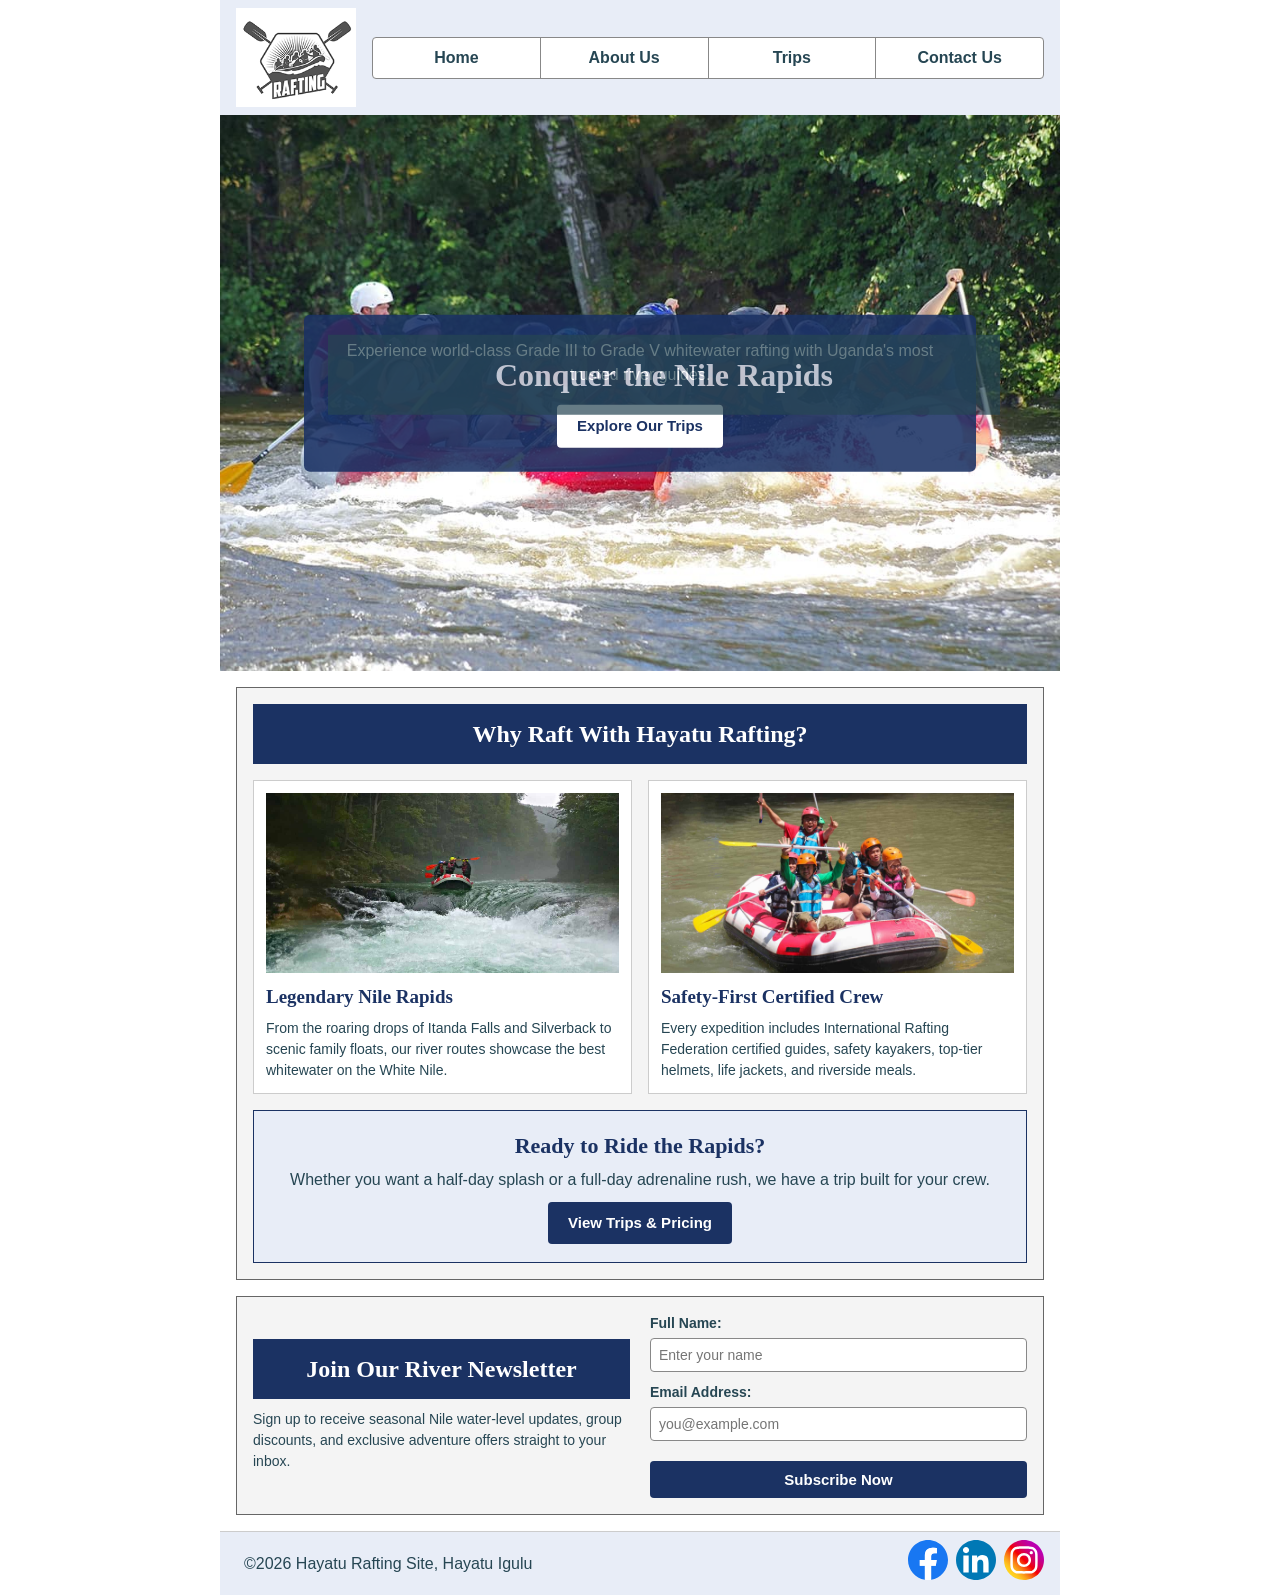
==== wwr/index.html @ 21dc6965 "changes made on about us title" ====
<!DOCTYPE html>
<html lang="en">

<head>
    <meta charset="UTF-8">
    <meta name="viewport" content="width=device-width, initial-scale=1.0">
    <meta name="description" content="Welcome to Hayatu Rafting! Experience thrilling whitewater rafting adventures on the Nile River in Jinja. Explore our trips and join our newsletter.">
    <meta name="author" content="Hayatu Igulu">
    <title>Home | Hayatu Rafting Site</title>
    <link rel="stylesheet" href="./styles/rafting.css">
</head>

<body>
    <header>
        <img src="images/z-raftingbw.png" alt="Hayatu Rafting logo">
        <nav>
            <ul>
                <li><a href="index.html">Home</a></li>
                <li><a href="about.html">About Us</a></li>
                <li><a href="trips.html">Trips</a></li>
                <li><a href="contact.html">Contact Us</a></li>
            </ul>
        </nav>
    </header>

    <main>
        <!-- Full-Width Hero with Position Absolute Heading & CTA -->
        <div class="hero">
            <img src="images/rafting27_1024.jpg" alt="Rafters paddling through whitewater rapids on the Nile">
            <div class="home-hero-overlay">
                <h1>Conquer the Nile Rapids</h1>
                <p>Experience world-class Grade III to Grade V whitewater rafting with Uganda's most trusted river guides.</p>
                <a href="trips.html" class="cta-btn">Explore Our Trips</a>
            </div>
        </div>

        <!-- Multi-Column CSS Grid: Purpose & Offerings -->
        <section class="home-grid">
            <h2 class="full-span">Why Raft With Hayatu Rafting?</h2>

            <article class="purpose-card">
                <img src="images/mushroom-100kb.jpg" alt="Raft navigating Bujagali Falls rapids">
                <h3>Legendary Nile Rapids</h3>
                <p>From the roaring drops of Itanda Falls and Silverback to scenic family floats, our river routes showcase the best whitewater on the White Nile.</p>
            </article>

            <article class="purpose-card">
                <img src="images/4unsplash-100kb.jpg" alt="Experienced rafting guides leading a crew through whitewater">
                <h3>Safety-First Certified Crew</h3>
                <p>Every expedition includes International Rafting Federation certified guides, safety kayakers, top-tier helmets, life jackets, and riverside meals.</p>
            </article>

            <div class="cta-box full-span">
                <h3>Ready to Ride the Rapids?</h3>
                <p>Whether you want a half-day splash or a full-day adrenaline rush, we have a trip built for your crew.</p>
                <a href="trips.html" class="cta-btn">View Trips &amp; Pricing</a>
            </div>
        </section>

        <!-- Newsletter Sign-Up Section (2-Column Grid) -->
        <section class="newsletter">
            <div class="newsletter-info">
                <h2>Join Our River Newsletter</h2>
                <p>Sign up to receive seasonal Nile water-level updates, group discounts, and exclusive adventure offers straight to your inbox.</p>
            </div>
            <form class="newsletter-form" action="#" method="post">
                <div class="nl-row">
                    <label for="nl-name">Full Name:</label>
                    <input type="text" id="nl-name" name="nl-name" placeholder="Enter your name" required>
                </div>
                <div class="nl-row">
                    <label for="nl-email">Email Address:</label>
                    <input type="email" id="nl-email" name="nl-email" placeholder="you@example.com" required>
                </div>
                <button type="submit" class="cta-btn">Subscribe Now</button>
            </form>
        </section>
    </main>

    <footer>
        <p>&copy;2026 Hayatu Rafting Site, Hayatu Igulu</p>
        <nav class="socialmedia">
            <a href="https://facebook.com">
                <img src="images/facebook.svg" alt="Facebook Icon">
            </a>
            <a href="https://linkedin.com">
                <img src="images/linkedin.svg" alt="LinkedIn Icon">
            </a>
            <a href="https://instagram.com">
                <img src="images/instagram.svg" alt="Instagram Icon">
            </a>
        </nav>
    </footer>
</body>

</html>
---- wwr/styles/rafting.css ----
:root {
    --primary-color: #1b3263;
    --accent1-color: #264653;
    --accent2-color: #ffffff;
    --heading-font: "Times New Roman", "Georgia", serif;
    --body-font: Arial, Helvetica, sans-serif;
}

* {
    margin: 0;
    padding: 0;
    box-sizing: border-box;
}

body {
    font-family: var(--body-font);
    color: var(--accent1-color);
}

header,
main,
footer {
    width: 840px;
    margin: 0 auto;
}

h1,
h2 {
    font-family: var(--heading-font);
}

nav,
p,
section,
article {
    margin: 16px;
    padding: 8px;
}

.socialmedia img {
    width: 40px;
    height: 40px;
}

.socialmedia a {
    text-decoration: none;
}

.hero {
    position: relative;
}

.hero > img {
    display: block;
    width: 100%;
    height: auto;
}

.hero article {
    position: absolute;
    top: 350px;
    left: 0;
    right: 0;
    background-color: rgba(255, 255, 255, 0.8);
}

h1 {
    position: absolute;
    top: 20px;
    width: 100%;
    padding: 16px;
    text-align: center;
    opacity: 0.7;
    background-color: var(--accent1-color);
    color: #fff;
}

h2 {
    background-color: var(--primary-color);
    color: var(--accent2-color);
    text-align: center;
    padding: 16px;
}

.hero article img {
    float: right;
    width: 125px;
    margin-left: 12px;
}

/* styles of contact page */

/*  Address block  */
.contact-info {
    text-align: center;
    padding: 16px 0 20px;
}

.contact-info p {
    margin: 0;
    padding: 0;
    font-size: 14px;
    font-weight: bold;
    line-height: 1.5;
}

.contact-title {
    position: static;
    width: auto;
    padding: 5px;
    opacity: 1;
    background-color: var(--primary-color);
    color: var(--accent2-color);
    font-size: 26px;
    font-weight: normal;
    margin: 0 0 6px;
}

/*  Map and form  */
.contact-section {
    display: flex;
    align-items: flex-start;
    gap: 40px;
    margin-bottom: 24px;
}

.map-box {
    flex: 1 1 50%;
}

.map-box iframe {
    border: 0;
    display: block;
    width: 100%;
    height: 310px;
}

.form-box {
    flex: 1 1 50%;
    max-width: 360px;
}

/* name / email rows */
.form-box .row {
    display: flex;
    align-items: center;
    margin-bottom: 12px;
}

.form-box .row label {
    width: 80px;
    flex-shrink: 0;
}

.form-box input[type="text"],
.form-box input[type="email"] {
    flex: 1;
    padding: 8px 10px;
    border: 1px solid #888;
    border-radius: 4px;
    font-size: 13px;
}

/* message purpose radios */
.form-box .purpose {
    display: flex;
    align-items: center;
    margin: 18px 0 16px;
}

.form-box .purpose > span {
    width: 80px;
    flex-shrink: 0;
    line-height: 1.3;
}

.form-box .options {
    display: flex;
    flex-direction: column;
    gap: 10px;
}

.form-box .options label {
    display: flex;
    align-items: center;
    gap: 8px;
    cursor: pointer;
}

/* message textarea */
.form-box .message label {
    display: block;
    margin-bottom: 4px;
}

.form-box textarea {
    width: 100%;
    height: 70px;
    padding: 8px 10px;
    border: 1px solid #888;
    border-radius: 4px;
    font: inherit;
    resize: vertical;
}

/* newsletter checkbox */
.form-box .subscribe {
    display: flex;
    align-items: center;
    gap: 8px;
    margin: 12px 0;
}

/* submit button */
.form-box button {
    width: 100%;
    padding: 8px;
    background: #e6e6e6;
    border: 1px solid #888;
    border-radius: 4px;
    font-size: 14px;
    cursor: pointer;
}

.form-box button:hover {
    background: #d9d9d9;
}

.form-box input:focus,
.form-box textarea:focus,
.form-box button:focus-visible {
    outline: 2px solid #4a7fd4;
    outline-offset: 1px;
}

/* Employees */
.staff {
    display: flex;
    flex-wrap: wrap;
    justify-content: center;
    gap: 24px 80px;
    padding: 12px 16px 20px;
    background: #f4f4f4;
    border: 1px solid #666;
}

.staff h2 {
    flex: 0 0 100%;
    margin: 0;
    font-size: 20px;
}

.staff-member {
    text-align: center;
}

.staff-member img {
    width: 100px;
    height: 85px;
    object-fit: cover;
    margin: 0 auto 8px;
    background: #e0e0e0;
}

.staff-member h3 {
    margin: 0;
    font-size: 13px;
    font-weight: normal;
}

/* Header styles */

header {
    display: grid;
    grid-template-columns: auto 1fr;
    align-items: center;
    gap: 16px;
    padding: 8px 16px;
    background-color: #e8edf7;
}

header img {
    display: block;
    width: 120px;
    height: auto;
}

header nav {
    margin: 0;
    padding: 0;
}

header nav ul {
    display: flex;
    list-style: none;
    background-color: #fff;
    border: 1px solid #888;
    border-radius: 4px;
}

header nav li {
    flex: 1 1 0;
    text-align: center;
}

header nav li + li {
    border-left: 1px solid #888;
}

header nav a {
    display: block;
    padding: 8px 12px;
    text-decoration: none;
    color: var(--accent1-color);
}

header nav a:hover {
    background-color: var(--primary-color);
    color: var(--accent2-color);
}

/*  Footer styles */

footer {
    display: flex;
    justify-content: space-between;
    align-items: center;
    background-color: #e8edf7;
    border-top: 1px solid #ccc;
}

footer p {
    margin: 0 16px;
}

.socialmedia {
    display: flex;
    gap: 8px;
    margin: 0 16px;
    padding: 0;
}

.hero article p {
    margin: 0 0 6px;
    padding: 0;
    font-size: 14px;
    line-height: 1.4;
}

.history,
.adventures {
    background-color: #f4f4f4;
    border: 1px solid #666;
}

.history {
    display: grid;
    grid-template-columns: 1fr 180px 1fr;
    align-items: center;
    gap: 16px;
}

.history h2 {
    grid-column: 1 / -1;
}

.history p {
    margin: 0;
    padding: 0;
    line-height: 1.5;
}

.history img {
    display: block;
    width: 100%;
    height: 130px;
    object-fit: cover;
}

/* Adventures: five figures spanning the section */
.adventures h2 {
    margin-bottom: 16px;
}

.gallery {
    display: flex;
    gap: 8px;
}

.gallery figure {
    flex: 1 1 0;
    min-width: 0;
}

.gallery img {
    display: block;
    width: 100%;
    height: 100px;
    object-fit: cover;
}

.gallery figcaption {
    margin-top: 4px;
    text-align: center;
    font-size: 13px;
}

/* styles of home page page and trips */
:root {
    --primary-color: #1b3263;
    --accent1-color: #264653;
    --accent2-color: #ffffff;
    --heading-font: "Times New Roman", "Georgia", serif;
    --body-font: Arial, Helvetica, sans-serif;
}

* {
    margin: 0;
    padding: 0;
    box-sizing: border-box;
}

body {
    font-family: var(--body-font);
    color: var(--accent1-color);
    line-height: 1.5;
}

header,
main,
footer {
    width: 840px;
    margin: 0 auto;
}

h1,
h2,
h3 {
    font-family: var(--heading-font);
}

nav,
p,
section,
article {
    margin: 16px;
    padding: 8px;
}

/* Header styles */
header {
    display: grid;
    grid-template-columns: auto 1fr;
    align-items: center;
    gap: 16px;
    padding: 8px 16px;
    background-color: #e8edf7;
}

header img {
    display: block;
    width: 120px;
    height: auto;
}

header nav {
    margin: 0;
    padding: 0;
}

header nav ul {
    display: flex;
    list-style: none;
    background-color: #fff;
    border: 1px solid #888;
    border-radius: 4px;
}

header nav li {
    flex: 1 1 0;
    text-align: center;
}

header nav li + li {
    border-left: 1px solid #888;
}

header nav a {
    display: block;
    padding: 8px 12px;
    text-decoration: none;
    color: var(--accent1-color);
    font-weight: bold;
}

header nav a:hover {
    background-color: var(--primary-color);
    color: var(--accent2-color);
}

/* Shared Section Headings & CTA Buttons */
h2 {
    background-color: var(--primary-color);
    color: var(--accent2-color);
    text-align: center;
    padding: 12px 16px;
}

.page-title {
    background-color: var(--primary-color);
    color: var(--accent2-color);
    text-align: center;
    padding: 12px 16px;
    font-size: 28px;
}

.cta-btn {
    display: inline-block;
    background-color: var(--primary-color);
    color: var(--accent2-color);
    text-decoration: none;
    font-weight: bold;
    padding: 10px 20px;
    border: none;
    border-radius: 4px;
    cursor: pointer;
    font-size: 15px;
    margin-top: 10px;
}

.cta-btn:hover {
    background-color: var(--accent1-color);
}

/* =========================================
   Hero Section (About Us & Home)
   ========================================= */
.hero {
    position: relative;
}

.hero > img {
    display: block;
    width: 100%;
    height: auto;
}

/* About Us Hero Heading & Article */
.hero > h1 {
    position: absolute;
    top: 20px;
    width: 100%;
    padding: 16px;
    text-align: center;
    background-color: rgba(38, 70, 83, 0.85);
    color: #fff;
}

.hero article {
    position: absolute;
    bottom: 20px;
    left: 0;
    right: 0;
    background-color: rgba(255, 255, 255, 0.9);
}

.hero article img {
    float: right;
    width: 125px;
    margin-left: 12px;
}

.hero article p {
    margin: 0 0 6px;
    padding: 0;
    font-size: 14px;
    line-height: 1.4;
}

/* Home Hero Overlay (Position Absolute) */
.home-hero-overlay {
    position: absolute;
    top: 50%;
    left: 50%;
    transform: translate(-50%, -50%);
    width: 80%;
    background-color: rgba(27, 50, 99, 0.88);
    color: var(--accent2-color);
    padding: 24px;
    text-align: center;
    border-radius: 6px;
}

.home-hero-overlay h1 {
    font-size: 32px;
    margin-bottom: 10px;
    color: var(--accent2-color);
}

.home-hero-overlay p {
    margin: 0 0 8px;
    padding: 0;
    font-size: 16px;
}

.home-hero-overlay .cta-btn {
    background-color: var(--accent2-color);
    color: var(--primary-color);
}

.home-hero-overlay .cta-btn:hover {
    background-color: #e8edf7;
}

/* =========================================
   Home Page: Multi-Column Grid & Newsletter
   ========================================= */
.home-grid {
    display: grid;
    grid-template-columns: 1fr 1fr;
    gap: 16px;
    background-color: #f4f4f4;
    border: 1px solid #666;
    padding: 16px;
}

.full-span {
    grid-column: 1 / -1;
}

.purpose-card {
    margin: 0;
    padding: 12px;
    background-color: var(--accent2-color);
    border: 1px solid #ccc;
}

.purpose-card img {
    width: 100%;
    height: 180px;
    object-fit: cover;
    display: block;
    margin-bottom: 10px;
}

.purpose-card h3 {
    color: var(--primary-color);
    margin-bottom: 6px;
    font-size: 19px;
}

.purpose-card p {
    margin: 0;
    padding: 0;
    font-size: 14px;
}

.cta-box {
    background-color: #e8edf7;
    border: 1px solid var(--primary-color);
    padding: 18px;
    text-align: center;
}

.cta-box h3 {
    color: var(--primary-color);
    font-size: 22px;
    margin-bottom: 6px;
}

.cta-box p {
    margin: 0;
    padding: 0;
}

.newsletter {
    display: grid;
    grid-template-columns: 1fr 1fr;
    gap: 20px;
    align-items: center;
    background-color: #f4f4f4;
    border: 1px solid #666;
    padding: 16px;
}

.newsletter-info h2 {
    margin-bottom: 10px;
}

.newsletter-info p {
    margin: 0;
    padding: 0;
    font-size: 14px;
}

.newsletter-form {
    display: flex;
    flex-direction: column;
    gap: 10px;
}

.nl-row {
    display: flex;
    flex-direction: column;
    gap: 4px;
}

.nl-row label {
    font-weight: bold;
    font-size: 14px;
}

.nl-row input {
    padding: 8px;
    border: 1px solid #888;
    border-radius: 4px;
    font-size: 14px;
}

/* =========================================
   Trips Page: Intro, 3-Column Grid & Table
   ========================================= */
.trips-header {
    background-color: #f4f4f4;
    border: 1px solid #666;
    text-align: center;
    padding: 16px;
}

.trips-header p {
    margin: 12px auto 4px;
    padding: 0;
    max-width: 700px;
}

.trips-grid {
    display: grid;
    grid-template-columns: repeat(3, 1fr);
    gap: 16px;
    background-color: #f4f4f4;
    border: 1px solid #666;
    padding: 16px;
}

.trip-card {
    margin: 0;
    padding: 0;
    background-color: var(--accent2-color);
    border: 1px solid #ccc;
    display: flex;
    flex-direction: column;
}

.trip-card img {
    width: 100%;
    height: 150px;
    object-fit: cover;
    display: block;
}

.trip-body {
    padding: 12px;
}

.trip-level {
    display: inline-block;
    background-color: var(--accent1-color);
    color: var(--accent2-color);
    font-size: 12px;
    font-weight: bold;
    padding: 2px 8px;
    border-radius: 3px;
    margin-bottom: 6px;
}

.trip-body h3 {
    color: var(--primary-color);
    font-size: 18px;
    margin-bottom: 6px;
}

.trip-body p {
    margin: 0 0 10px;
    padding: 0;
    font-size: 13px;
}

.trip-body ul {
    padding-left: 18px;
    font-size: 13px;
}

.trip-body li {
    margin-bottom: 4px;
}

.trips-table-wrap {
    background-color: #f4f4f4;
    border: 1px solid #666;
    padding: 16px;
}

.trips-table-wrap h2 {
    margin-bottom: 14px;
}

.trips-table {
    width: 100%;
    border-collapse: collapse;
    background-color: var(--accent2-color);
    font-size: 14px;
}

.trips-table th,
.trips-table td {
    border: 1px solid #888;
    padding: 10px;
    text-align: left;
}

.trips-table thead {
    background-color: var(--primary-color);
    color: var(--accent2-color);
}

.trips-table tbody tr:nth-child(even) {
    background-color: #e8edf7;
}

/* =========================================
   About Us Page: History & Adventures
   ========================================= */
.history,
.adventures {
    background-color: #f4f4f4;
    border: 1px solid #666;
}

.history {
    display: grid;
    grid-template-columns: 1fr 180px 1fr;
    align-items: center;
    gap: 16px;
}

.history h2 {
    grid-column: 1 / -1;
}

.history p {
    margin: 0;
    padding: 0;
    line-height: 1.5;
}

.history img {
    display: block;
    width: 100%;
    height: 130px;
    object-fit: cover;
}

.adventures h2 {
    margin-bottom: 16px;
}

.gallery {
    display: flex;
    gap: 8px;
}

.gallery figure {
    flex: 1 1 0;
    min-width: 0;
}

.gallery img {
    display: block;
    width: 100%;
    height: 100px;
    object-fit: cover;
}

.gallery figcaption {
    margin-top: 4px;
    text-align: center;
    font-size: 13px;
}

/* =========================================
   Contact Us Page Styles
   ========================================= */
.contact-info {
    text-align: center;
    padding: 16px 0 20px;
}

.contact-info p {
    margin: 0;
    padding: 0;
    font-size: 14px;
    font-weight: bold;
    line-height: 1.5;
}

.contact-title {
    padding: 5px;
    background-color: var(--primary-color);
    color: var(--accent2-color);
    font-size: 26px;
    font-weight: normal;
    margin: 0 0 6px;
}

.contact-section {
    display: flex;
    align-items: flex-start;
    gap: 40px;
    margin-bottom: 24px;
}

.map-box {
    flex: 1 1 50%;
}

.map-box iframe {
    border: 0;
    display: block;
    width: 100%;
    height: 310px;
}

.form-box {
    flex: 1 1 50%;
    max-width: 360px;
}

.form-box .row {
    display: flex;
    align-items: center;
    margin-bottom: 12px;
}

.form-box .row label {
    width: 80px;
    flex-shrink: 0;
}

.form-box input[type="text"],
.form-box input[type="email"] {
    flex: 1;
    padding: 8px 10px;
    border: 1px solid #888;
    border-radius: 4px;
    font-size: 13px;
}

.form-box .purpose {
    display: flex;
    align-items: center;
    margin: 18px 0 16px;
}

.form-box .purpose > span {
    width: 80px;
    flex-shrink: 0;
    line-height: 1.3;
}

.form-box .options {
    display: flex;
    flex-direction: column;
    gap: 10px;
}

.form-box .options label {
    display: flex;
    align-items: center;
    gap: 8px;
    cursor: pointer;
}

.form-box .message label {
    display: block;
    margin-bottom: 4px;
}

.form-box textarea {
    width: 100%;
    height: 70px;
    padding: 8px 10px;
    border: 1px solid #888;
    border-radius: 4px;
    font: inherit;
    resize: vertical;
}

.form-box .subscribe {
    display: flex;
    align-items: center;
    gap: 8px;
    margin: 12px 0;
}

.form-box button {
    width: 100%;
    padding: 8px;
    background: #e6e6e6;
    border: 1px solid #888;
    border-radius: 4px;
    font-size: 14px;
    cursor: pointer;
}

.form-box button:hover {
    background: #d9d9d9;
}

.form-box input:focus,
.form-box textarea:focus,
.form-box button:focus-visible {
    outline: 2px solid #4a7fd4;
    outline-offset: 1px;
}

.staff {
    display: flex;
    flex-wrap: wrap;
    justify-content: center;
    gap: 24px 80px;
    padding: 12px 16px 20px;
    background: #f4f4f4;
    border: 1px solid #666;
}

.staff h2 {
    flex: 0 0 100%;
    margin: 0;
    font-size: 20px;
}

.staff-member {
    text-align: center;
}

.staff-member img {
    width: 100px;
    height: 85px;
    object-fit: cover;
    margin: 0 auto 8px;
    background: #e0e0e0;
}

.staff-member h3 {
    margin: 0;
    font-size: 13px;
    font-weight: normal;
}

/* =========================================
   Footer Styles
   ========================================= */
footer {
    display: flex;
    justify-content: space-between;
    align-items: center;
    background-color: #e8edf7;
    border-top: 1px solid #ccc;
    padding: 8px 0;
}

footer p {
    margin: 0 16px;
}

.socialmedia {
    display: flex;
    gap: 8px;
    margin: 0 16px;
    padding: 0;
}

.socialmedia img {
    width: 40px;
    height: 40px;
}

.socialmedia a {
    text-decoration: none;
}
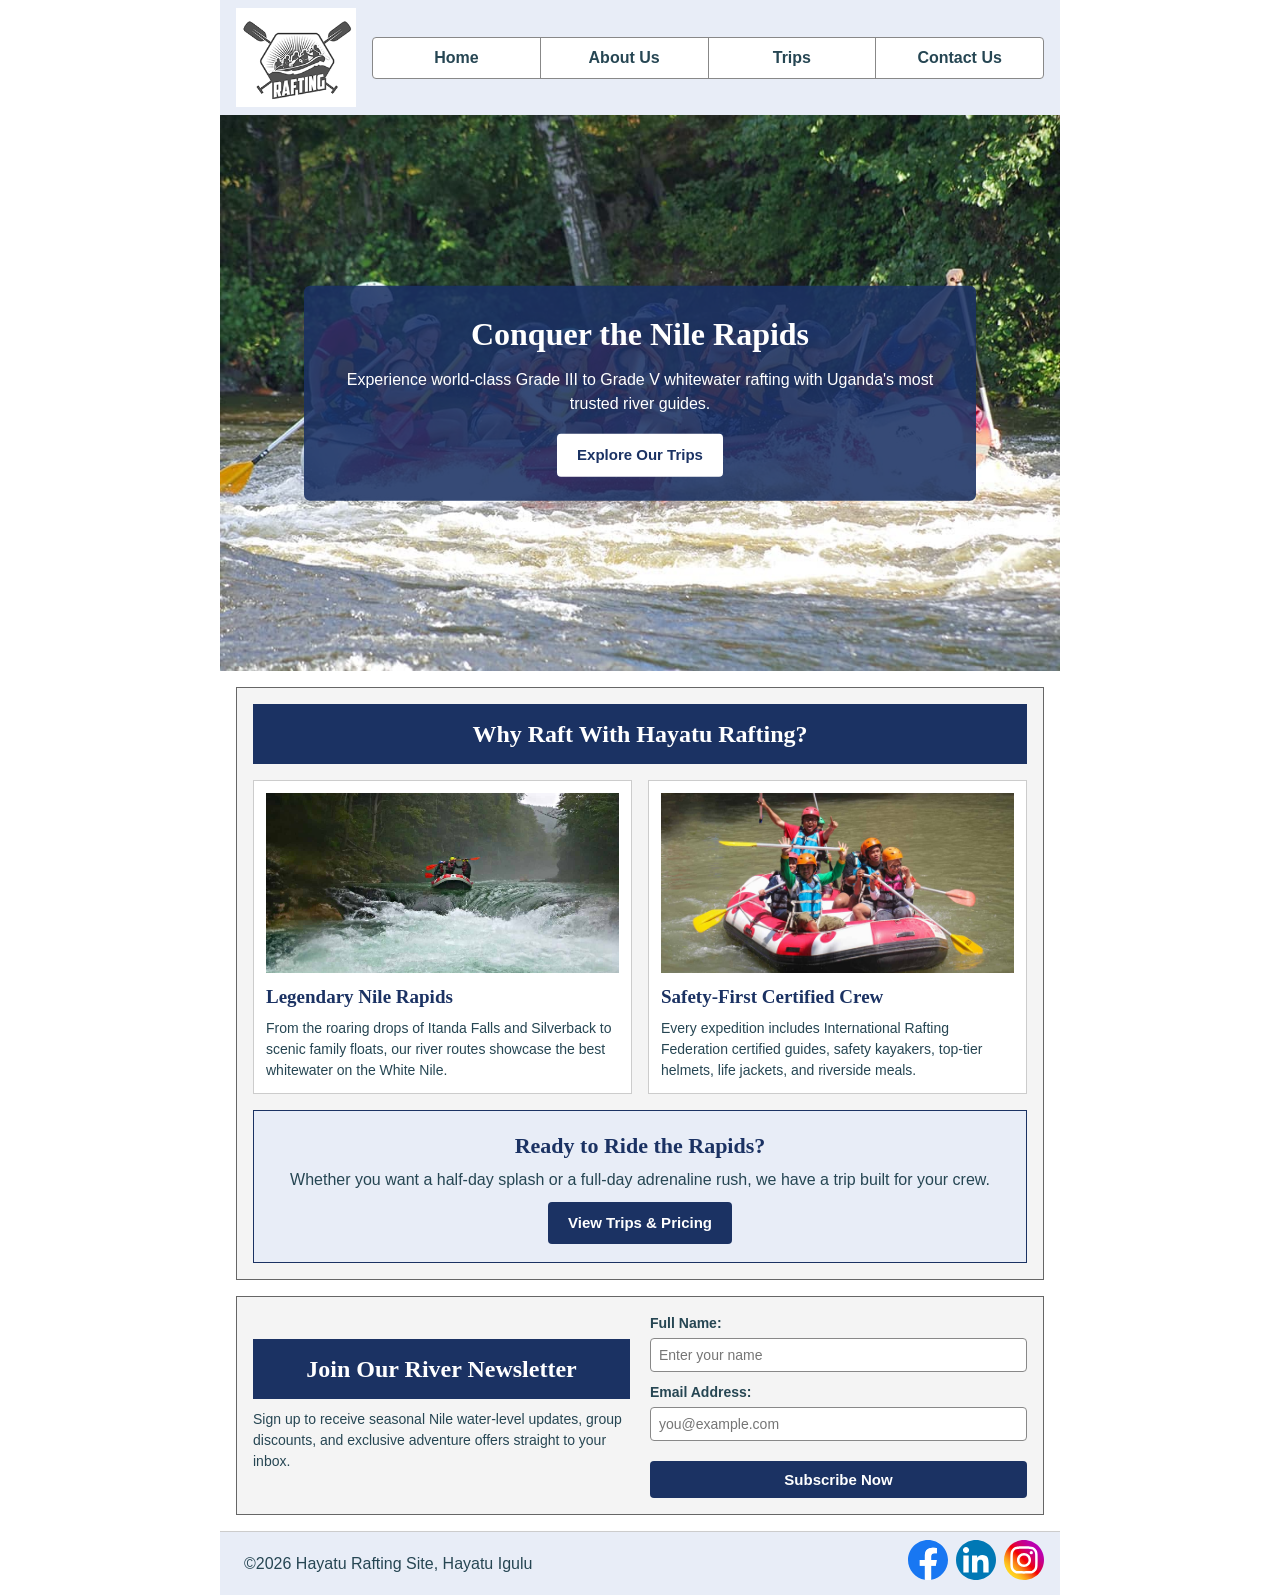
==== commit e68fe008: "Worked on the home and the tripos page" ====
--- a/wwr/index.html
+++ b/wwr/index.html
@@ -4,7 +4,7 @@
 <head>
     <meta charset="UTF-8">
     <meta name="viewport" content="width=device-width, initial-scale=1.0">
-    <meta name="description" content="Welcome to Hayatu Rafting! Experience thrilling whitewater rafting adventures on the Nile River in Jinja. Explore our trips and join our newsletter.">
+    <meta name="description" content="Explore whitewater rafting on Uganda's Nile River, learn what makes Hayatu Rafting special, view trips, and join our newsletter.">
     <meta name="author" content="Hayatu Igulu">
     <title>Home | Hayatu Rafting Site</title>
     <link rel="stylesheet" href="./styles/rafting.css">
--- a/wwr/styles/rafting.css
+++ b/wwr/styles/rafting.css
@@ -592,9 +592,14 @@
 }
 
 .home-hero-overlay h1 {
+    position: static;
+    width: auto;
+    padding: 0;
+    opacity: 1;
+    background-color: transparent;
     font-size: 32px;
-    margin-bottom: 10px;
-    color: var(--accent2-color);
+    color: var(--accent2-color);
+    margin: 0 0 10px;
 }
 
 .home-hero-overlay p {
@@ -717,25 +722,57 @@
     font-size: 14px;
 }
 
-/* =========================================
-   Trips Page: Intro, 3-Column Grid & Table
-   ========================================= */
-.trips-header {
-    background-color: #f4f4f4;
-    border: 1px solid #666;
-    text-align: center;
-    padding: 16px;
-}
-
-.trips-header p {
-    margin: 12px auto 4px;
-    padding: 0;
-    max-width: 700px;
+/* Trips Page */
+.trips-hero {
+    position: relative;
+    margin: 0;
+    padding: 0;
+}
+
+.trips-hero > img {
+    display: block;
+    width: 100%;
+    height: 480px;
+    object-fit: cover;
+}
+
+.trips-hero-content {
+    position: absolute;
+    top: 72px;
+    left: 50%;
+    width: 80%;
+    transform: translateX(-50%);
+    padding: 24px;
+    border-radius: 6px;
+    background-color: rgba(27, 50, 99, 0.88);
+    color: var(--accent2-color);
+    text-align: center;
+}
+
+.trips-hero-content .page-title {
+    position: static;
+    width: auto;
+    margin: 0;
+    padding: 0;
+    opacity: 1;
+    background-color: transparent;
+    color: var(--accent2-color);
+    font-size: 38px;
+}
+
+.trips-hero-content p {
+    margin: 10px 0;
+    padding: 0;
+}
+
+.trips-hero-content .cta-btn {
+    background-color: #dfc59c;
+    color: #222;
 }
 
 .trips-grid {
     display: grid;
-    grid-template-columns: repeat(3, 1fr);
+    grid-template-columns: repeat(3, minmax(0, 1fr));
     gap: 16px;
     background-color: #f4f4f4;
     border: 1px solid #666;
@@ -751,11 +788,11 @@
     flex-direction: column;
 }
 
-.trip-card img {
-    width: 100%;
-    height: 150px;
+.trip-card > img {
+    display: block;
+    width: 100%;
+    height: 160px;
     object-fit: cover;
-    display: block;
 }
 
 .trip-body {
@@ -764,19 +801,19 @@
 
 .trip-level {
     display: inline-block;
+    margin-bottom: 6px;
+    padding: 2px 8px;
+    border-radius: 3px;
     background-color: var(--accent1-color);
     color: var(--accent2-color);
     font-size: 12px;
     font-weight: bold;
-    padding: 2px 8px;
-    border-radius: 3px;
+}
+
+.trip-body h3 {
     margin-bottom: 6px;
-}
-
-.trip-body h3 {
     color: var(--primary-color);
     font-size: 18px;
-    margin-bottom: 6px;
 }
 
 .trip-body p {
@@ -795,9 +832,10 @@
 }
 
 .trips-table-wrap {
+    margin: 16px;
+    padding: 16px;
     background-color: #f4f4f4;
     border: 1px solid #666;
-    padding: 16px;
 }
 
 .trips-table-wrap h2 {
@@ -808,13 +846,13 @@
     width: 100%;
     border-collapse: collapse;
     background-color: var(--accent2-color);
-    font-size: 14px;
+    font-size: 13px;
 }
 
 .trips-table th,
 .trips-table td {
+    padding: 8px;
     border: 1px solid #888;
-    padding: 10px;
     text-align: left;
 }
 
@@ -823,13 +861,15 @@
     color: var(--accent2-color);
 }
 
+.trips-table tbody th {
+    font-weight: normal;
+}
+
 .trips-table tbody tr:nth-child(even) {
     background-color: #e8edf7;
 }
 
-/* =========================================
-   About Us Page: History & Adventures
-   ========================================= */
+/* About Us Page: History & Adventures */
 .history,
 .adventures {
     background-color: #f4f4f4;
@@ -887,9 +927,7 @@
     font-size: 13px;
 }
 
-/* =========================================
-   Contact Us Page Styles
-   ========================================= */
+/* Contact Us Page Styles */
 .contact-info {
     text-align: center;
     padding: 16px 0 20px;
@@ -1057,9 +1095,7 @@
     font-weight: normal;
 }
 
-/* =========================================
-   Footer Styles
-   ========================================= */
+/* Footer Styles */
 footer {
     display: flex;
     justify-content: space-between;
